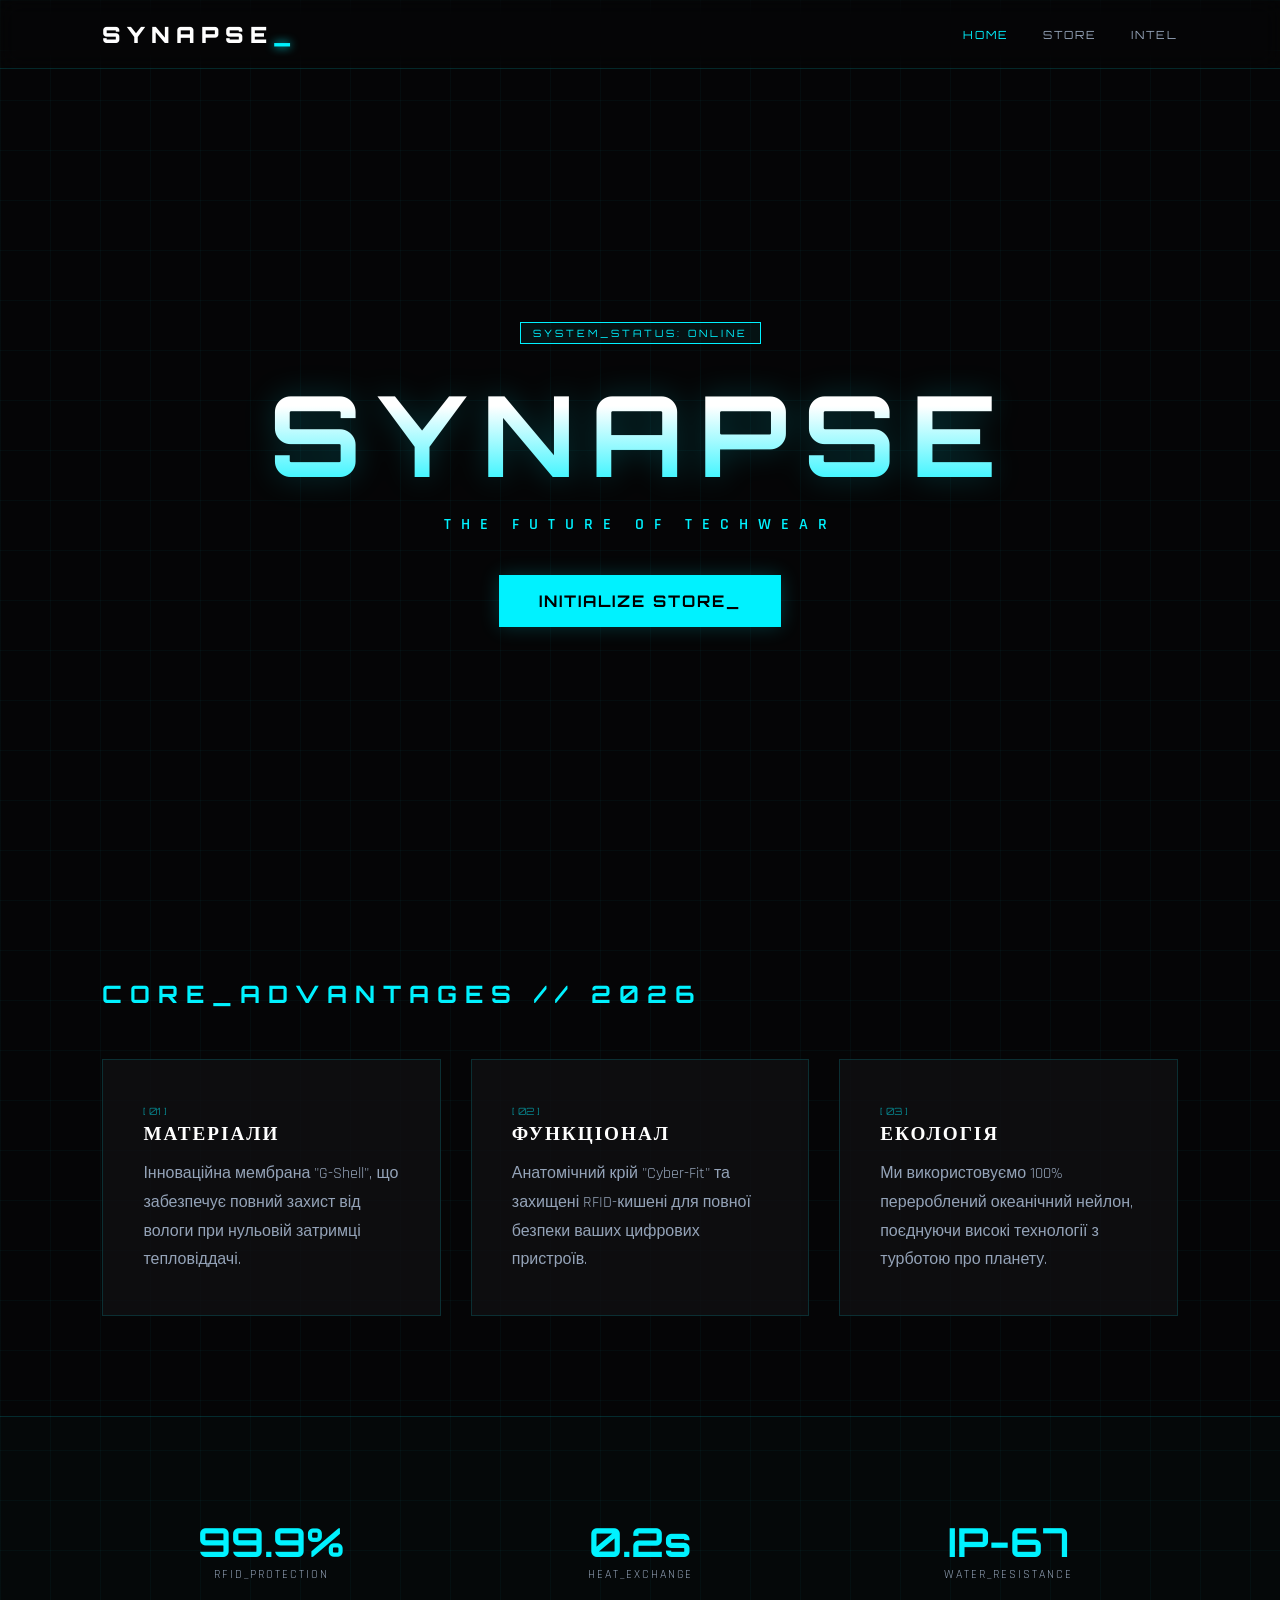
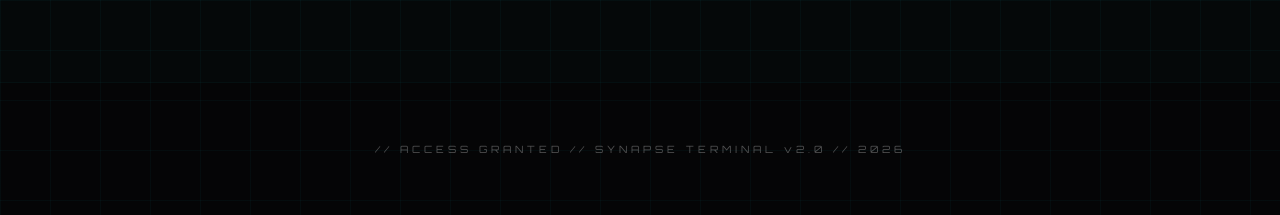
==== index.html @ 179c35d3 "Add files via upload" ====
<!DOCTYPE html>
<html lang="uk">
<head>
    <meta charset="UTF-8">
    <meta name="viewport" content="width=device-width, initial-scale=1.0">
    <title>SYNAPSE // ТЕХНОЛОГІЧНИЙ ОДЯГ</title>
    
    <link href="https://fonts.googleapis.com/css2?family=Orbitron:wght@700;900&family=Rajdhani:wght@400;500;600;700&display=swap" rel="stylesheet">
    
    <link rel="stylesheet" href="style.css">
</head>
<body>

    <nav>
        <a href="index.html" class="logo">SYNAPSE<span>_</span></a>
        <div class="nav-links">
            <a href="index.html" class="active">HOME</a>
            <a href="shop.html">STORE</a>
            <a href="about.html">INTEL</a>
        </div>
    </nav>

    <header>
        <div class="badge">SYSTEM_STATUS: ONLINE</div>
        <h1>SYNAPSE</h1>
        <p style="color: var(--neon); letter-spacing: 10px; font-weight: 600; margin-bottom: 40px; text-transform: uppercase;">
            The Future of Techwear
        </p>
        <a href="shop.html" class="btn-main">INITIALIZE STORE_</a>
    </header>

    <section class="section">
        <h2 class="section-title">CORE_ADVANTAGES // 2026</h2>
        
        <div class="grid">
            <div class="card">
                <span style="font-family: 'Orbitron'; color: var(--neon); font-size: 10px; opacity: 0.5;">[ 01 ]</span>
                <h3>МАТЕРІАЛИ</h3>
                <p>Інноваційна мембрана "G-Shell", що забезпечує повний захист від вологи при нульовій затримці тепловіддачі.</p>
            </div>

            <div class="card">
                <span style="font-family: 'Orbitron'; color: var(--neon); font-size: 10px; opacity: 0.5;">[ 02 ]</span>
                <h3>ФУНКЦІОНАЛ</h3>
                <p>Анатомічний крій "Cyber-Fit" та захищені RFID-кишені для повної безпеки ваших цифрових пристроїв.</p>
            </div>

            <div class="card">
                <span style="font-family: 'Orbitron'; color: var(--neon); font-size: 10px; opacity: 0.5;">[ 03 ]</span>
                <h3>ЕКОЛОГІЯ</h3>
                <p>Ми використовуємо 100% перероблений океанічний нейлон, поєднуючи високі технології з турботою про планету.</p>
            </div>
        </div>
    </section>

    <section class="section" style="border-top: 1px solid var(--border-color); background: rgba(0, 242, 255, 0.01);">
        <div class="grid" style="text-align: center;">
            <div>
                <h2 style="font-family: 'Orbitron'; color: var(--neon); font-size: 2.5rem;">99.9%</h2>
                <p style="color: var(--text-gray); font-size: 12px; letter-spacing: 2px;">RFID_PROTECTION</p>
            </div>
            <div>
                <h2 style="font-family: 'Orbitron'; color: var(--neon); font-size: 2.5rem;">0.2s</h2>
                <p style="color: var(--text-gray); font-size: 12px; letter-spacing: 2px;">HEAT_EXCHANGE</p>
            </div>
            <div>
                <h2 style="font-family: 'Orbitron'; color: var(--neon); font-size: 2.5rem;">IP-67</h2>
                <p style="color: var(--text-gray); font-size: 12px; letter-spacing: 2px;">WATER_RESISTANCE</p>
            </div>
        </div>
    </section>

    <footer style="padding: 60px; text-align: center; border-top: 1px solid var(--border-color); opacity: 0.3;">
        <p style="font-family: 'Orbitron'; font-size: 10px; letter-spacing: 4px;">
            // ACCESS GRANTED // SYNAPSE TERMINAL v2.0 // 2026
        </p>
    </footer>

</body>
</html>
---- style.css ----
/* 1. ГЛОБАЛЬНІ НАЛАШТУВАННЯ */
:root {
    --neon: #00f2ff;
    --neon-dark: #008a91;
    --bg-black: #050506;
    --card-bg: rgba(15, 15, 18, 0.8);
    --border-color: rgba(0, 242, 255, 0.15);
    --text-gray: #94a3b8;
    --transition: 0.4s cubic-bezier(0.16, 1, 0.3, 1);
}

* {
    margin: 0;
    padding: 0;
    box-sizing: border-box;
}

body {
    background-color: var(--bg-black);
    color: #ffffff;
    font-family: 'Rajdhani', sans-serif;
    overflow-x: hidden;
    /* Текстура сітки на фоні */
    background-image: 
        linear-gradient(rgba(0, 242, 255, 0.03) 1px, transparent 1px),
        linear-gradient(90deg, rgba(0, 242, 255, 0.03) 1px, transparent 1px);
    background-size: 50px 50px;
}

/* 2. НАВІГАЦІЯ */
nav {
    display: flex;
    justify-content: space-between;
    align-items: center;
    padding: 20px 8%;
    backdrop-filter: blur(10px);
    border-bottom: 1px solid var(--border-color);
    position: sticky;
    top: 0;
    z-index: 1000;
}

.logo {
    font-family: 'Orbitron';
    font-size: 1.4rem;
    color: #fff;
    text-decoration: none;
    letter-spacing: 6px;
    font-weight: 900;
}

.logo span {
    color: var(--neon);
    text-shadow: 0 0 10px var(--neon);
}

.nav-links a {
    color: var(--text-gray);
    text-decoration: none;
    font-family: 'Orbitron';
    font-size: 0.7rem;
    margin-left: 30px;
    letter-spacing: 2px;
    transition: var(--transition);
    position: relative;
}

.nav-links a:hover, .nav-links a.active {
    color: var(--neon);
}

/* 3. HERO СЕКЦІЯ */
header {
    height: 90vh;
    display: flex;
    flex-direction: column;
    justify-content: center;
    align-items: center;
    text-align: center;
    position: relative;
}

.badge {
    border: 1px solid var(--neon);
    color: var(--neon);
    padding: 4px 12px;
    font-family: 'Orbitron';
    font-size: 10px;
    letter-spacing: 3px;
    margin-bottom: 20px;
    background: rgba(0, 242, 255, 0.05);
}

h1 {
    font-family: 'Orbitron';
    font-size: clamp(3.5rem, 10vw, 7rem);
    letter-spacing: 15px;
    margin-bottom: 10px;
    background: linear-gradient(180deg, #fff 30%, var(--neon) 100%);
    -webkit-background-clip: text;
    -webkit-text-fill-color: transparent;
    filter: drop-shadow(0 0 15px rgba(0, 242, 255, 0.2));
}

/* 4. КНОПКИ */
.btn-main {
    padding: 16px 40px;
    background: var(--neon);
    color: #000;
    font-family: 'Orbitron';
    font-weight: bold;
    text-decoration: none;
    letter-spacing: 2px;
    transition: var(--transition);
    border: none;
    cursor: pointer;
    box-shadow: 0 0 20px rgba(0, 242, 255, 0.2);
}

.btn-main:hover {
    transform: translateY(-5px) scale(1.05);
    box-shadow: 0 0 40px var(--neon);
}

/* 5. КАРТКИ (ADVANTAGES) */
.section {
    padding: 100px 8%;
}

.section-title {
    font-family: 'Orbitron';
    color: var(--neon);
    margin-bottom: 50px;
    letter-spacing: 8px;
    position: relative;
    display: inline-block;
}

.grid {
    display: grid;
    grid-template-columns: repeat(auto-fit, minmax(300px, 1fr));
    gap: 30px;
}

.card {
    background: var(--card-bg);
    border: 1px solid var(--border-color);
    padding: 40px;
    position: relative;
    transition: var(--transition);
    overflow: hidden;
}

.card::before {
    content: '';
    position: absolute;
    top: 0; left: 0; width: 100%; height: 2px;
    background: linear-gradient(90deg, transparent, var(--neon), transparent);
    transform: translateX(-100%);
    transition: 0.6s;
}

.card:hover::before {
    transform: translateX(100%);
}

.card:hover {
    background: rgba(0, 242, 255, 0.05);
    border-color: var(--neon);
    transform: translateY(-10px);
}

.card h3 {
    font-family: 'Orbitron';
    font-size: 1.2rem;
    margin-bottom: 15px;
    letter-spacing: 2px;
}

.card p {
    color: var(--text-gray);
    line-height: 1.8;
    font-size: 1rem;
}

/* 6. МОБІЛЬНА АДАПТАЦІЯ */
@media (max-width: 768px) {
    nav {
        flex-direction: column;
        gap: 15px;
    }
    .nav-links a {
        margin: 0 10px;
        font-size: 0.6rem;
    }
    h1 {
        letter-spacing: 8px;
    }
}
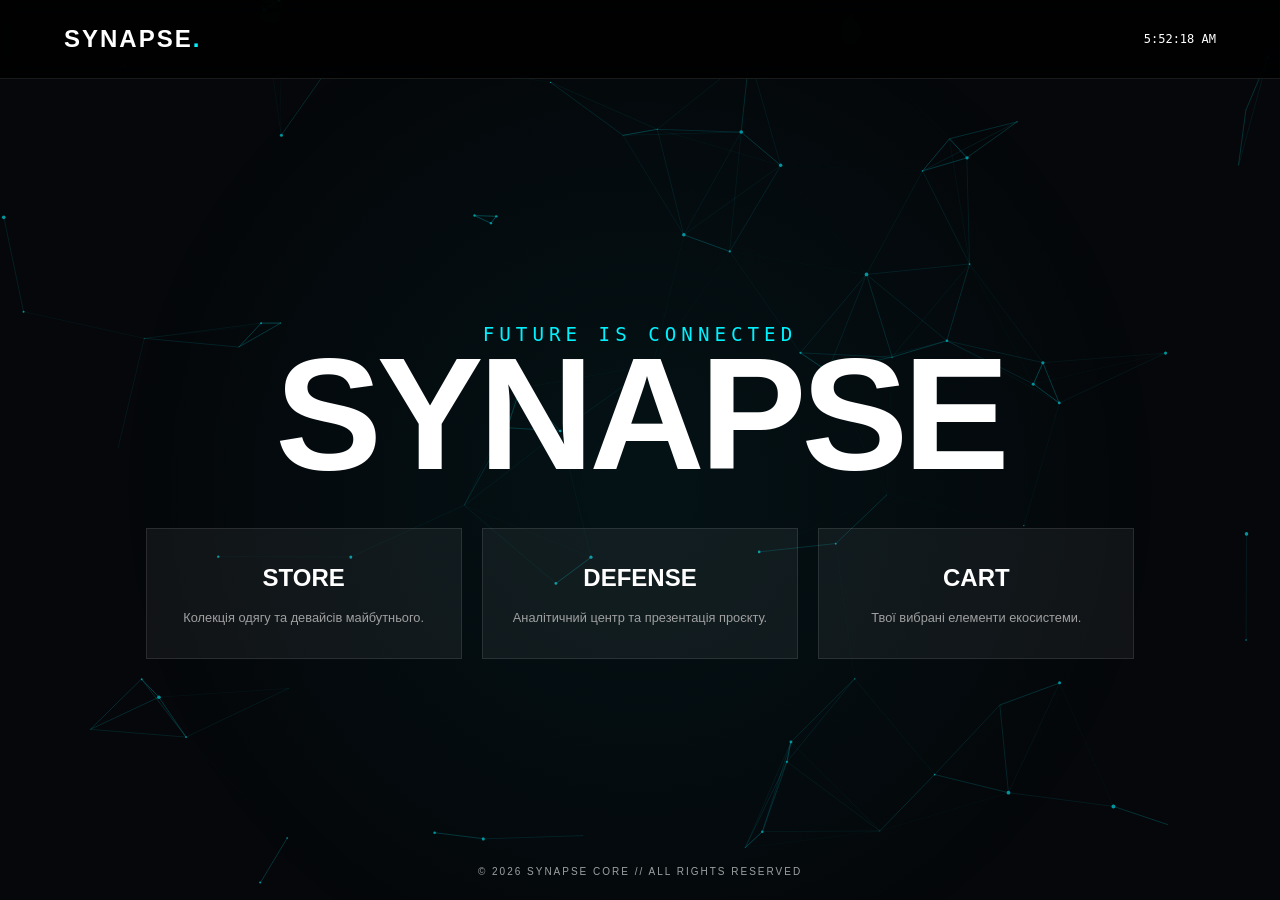
==== commit 56b64de1: "Add files via upload" ====
--- a/index.html
+++ b/index.html
@@ -3,78 +3,126 @@
 <head>
     <meta charset="UTF-8">
     <meta name="viewport" content="width=device-width, initial-scale=1.0">
-    <title>SYNAPSE // ТЕХНОЛОГІЧНИЙ ОДЯГ</title>
-    
-    <link href="https://fonts.googleapis.com/css2?family=Orbitron:wght@700;900&family=Rajdhani:wght@400;500;600;700&display=swap" rel="stylesheet">
-    
+    <title>SYNAPSE // DIGITAL ECOSYSTEM</title>
     <link rel="stylesheet" href="style.css">
+    <style>
+        /* Специфічні стилі для головної */
+        .hero-section {
+            height: calc(100vh - 80px);
+            display: flex;
+            align-items: center;
+            justify-content: center;
+            position: relative;
+            overflow: hidden;
+        }
+
+        .hero-content {
+            text-align: center;
+            z-index: 10;
+        }
+
+        .main-title {
+            font-size: clamp(3rem, 15vw, 10rem);
+            font-weight: 900;
+            letter-spacing: -5px;
+            line-height: 0.8;
+            margin-bottom: 20px;
+            text-transform: uppercase;
+        }
+
+        .subtitle {
+            font-family: monospace;
+            color: var(--accent);
+            letter-spacing: 5px;
+            font-size: clamp(0.8rem, 2vw, 1.2rem);
+        }
+
+        .nav-cards {
+            display: grid;
+            grid-template-columns: repeat(3, 1fr);
+            gap: 20px;
+            margin-top: 50px;
+            max-width: 1000px;
+        }
+
+        .nav-card {
+            background: rgba(255, 255, 255, 0.05);
+            border: 1px solid var(--border);
+            padding: 30px;
+            text-decoration: none;
+            color: white;
+            transition: 0.4s cubic-bezier(0.4, 0, 0.2, 1);
+            position: relative;
+            overflow: hidden;
+        }
+
+        .nav-card:hover {
+            background: var(--accent-dim);
+            border-color: var(--accent);
+            transform: translateY(-10px);
+        }
+
+        .nav-card h3 {
+            font-size: 1.5rem;
+            margin-bottom: 10px;
+        }
+
+        .nav-card p {
+            font-size: 0.8rem;
+            color: var(--text-dim);
+        }
+
+        .floating-bg {
+            position: absolute;
+            width: 100%;
+            height: 100%;
+            background: radial-gradient(circle at center, rgba(0, 242, 255, 0.05) 0%, transparent 70%);
+            z-index: 1;
+        }
+    </style>
 </head>
 <body>
+    <canvas id="neuron-canvas"></canvas>
 
     <nav>
-        <a href="index.html" class="logo">SYNAPSE<span>_</span></a>
-        <div class="nav-links">
-            <a href="index.html" class="active">HOME</a>
-            <a href="shop.html">STORE</a>
-            <a href="about.html">INTEL</a>
-        </div>
+        <a href="index.html" class="logo">SYNAPSE<span>.</span></a>
+        <div id="clock" style="font-family: monospace; font-size: 12px;">00:00:00</div>
     </nav>
 
-    <header>
-        <div class="badge">SYSTEM_STATUS: ONLINE</div>
-        <h1>SYNAPSE</h1>
-        <p style="color: var(--neon); letter-spacing: 10px; font-weight: 600; margin-bottom: 40px; text-transform: uppercase;">
-            The Future of Techwear
-        </p>
-        <a href="shop.html" class="btn-main">INITIALIZE STORE_</a>
-    </header>
-
-    <section class="section">
-        <h2 class="section-title">CORE_ADVANTAGES // 2026</h2>
+    <main class="hero-section">
+        <div class="floating-bg"></div>
         
-        <div class="grid">
-            <div class="card">
-                <span style="font-family: 'Orbitron'; color: var(--neon); font-size: 10px; opacity: 0.5;">[ 01 ]</span>
-                <h3>МАТЕРІАЛИ</h3>
-                <p>Інноваційна мембрана "G-Shell", що забезпечує повний захист від вологи при нульовій затримці тепловіддачі.</p>
-            </div>
-
-            <div class="card">
-                <span style="font-family: 'Orbitron'; color: var(--neon); font-size: 10px; opacity: 0.5;">[ 02 ]</span>
-                <h3>ФУНКЦІОНАЛ</h3>
-                <p>Анатомічний крій "Cyber-Fit" та захищені RFID-кишені для повної безпеки ваших цифрових пристроїв.</p>
-            </div>
-
-            <div class="card">
-                <span style="font-family: 'Orbitron'; color: var(--neon); font-size: 10px; opacity: 0.5;">[ 03 ]</span>
-                <h3>ЕКОЛОГІЯ</h3>
-                <p>Ми використовуємо 100% перероблений океанічний нейлон, поєднуючи високі технології з турботою про планету.</p>
+        <div class="hero-content">
+            <p class="subtitle fade-in">FUTURE IS CONNECTED</p>
+            <h1 class="main-title glitch-text">SYNAPSE</h1>
+            
+            <div class="nav-cards">
+                <a href="shop.html" class="nav-card">
+                    <h3>STORE</h3>
+                    <p>Колекція одягу та девайсів майбутнього.</p>
+                </a>
+                <a href="project-defense.html" class="nav-card">
+                    <h3>DEFENSE</h3>
+                    <p>Аналітичний центр та презентація проєкту.</p>
+                </a>
+                <a href="checkout.html" class="nav-card">
+                    <h3>CART</h3>
+                    <p>Твої вибрані елементи екосистеми.</p>
+                </a>
             </div>
         </div>
-    </section>
+    </main>
 
-    <section class="section" style="border-top: 1px solid var(--border-color); background: rgba(0, 242, 255, 0.01);">
-        <div class="grid" style="text-align: center;">
-            <div>
-                <h2 style="font-family: 'Orbitron'; color: var(--neon); font-size: 2.5rem;">99.9%</h2>
-                <p style="color: var(--text-gray); font-size: 12px; letter-spacing: 2px;">RFID_PROTECTION</p>
-            </div>
-            <div>
-                <h2 style="font-family: 'Orbitron'; color: var(--neon); font-size: 2.5rem;">0.2s</h2>
-                <p style="color: var(--text-gray); font-size: 12px; letter-spacing: 2px;">HEAT_EXCHANGE</p>
-            </div>
-            <div>
-                <h2 style="font-family: 'Orbitron'; color: var(--neon); font-size: 2.5rem;">IP-67</h2>
-                <p style="color: var(--text-gray); font-size: 12px; letter-spacing: 2px;">WATER_RESISTANCE</p>
-            </div>
-        </div>
-    </section>
-
-    <footer style="padding: 60px; text-align: center; border-top: 1px solid var(--border-color); opacity: 0.3;">
-        <p style="font-family: 'Orbitron'; font-size: 10px; letter-spacing: 4px;">
-            // ACCESS GRANTED // SYNAPSE TERMINAL v2.0 // 2026
-        </p>
+    <footer style="position: absolute; bottom: 20px; width: 100%; text-align: center; color: var(--text-dim); font-size: 10px; letter-spacing: 2px;">
+        © 2026 SYNAPSE CORE // ALL RIGHTS RESERVED
     </footer>
 
+    <script src="neurons.js"></script>
+    <script>
+        // Оновлення годинника
+        setInterval(() => {
+            document.getElementById('clock').innerText = new Date().toLocaleTimeString();
+        }, 1000);
+    </script>
 </body>
 </html>
--- a/style.css
+++ b/style.css
@@ -1,199 +1,174 @@
-/* 1. ГЛОБАЛЬНІ НАЛАШТУВАННЯ */
+/* --- ОСНОВНІ ЗМІННІ ТА НАЛАШТУВАННЯ --- */
 :root {
-    --neon: #00f2ff;
-    --neon-dark: #008a91;
-    --bg-black: #050506;
-    --card-bg: rgba(15, 15, 18, 0.8);
-    --border-color: rgba(0, 242, 255, 0.15);
-    --text-gray: #94a3b8;
-    --transition: 0.4s cubic-bezier(0.16, 1, 0.3, 1);
+    --accent: #00f2ff;
+    --accent-glow: rgba(0, 242, 255, 0.5);
+    --bg-dark: #05070a;
+    --text: #ffffff;
+    --text-dim: #a0a0a0;
+    --card-bg: rgba(255, 255, 255, 0.03);
+    --border: rgba(255, 255, 255, 0.1);
 }
 
 * {
     margin: 0;
     padding: 0;
     box-sizing: border-box;
+    font-family: 'Segoe UI', Roboto, Helvetica, Arial, sans-serif;
 }
 
 body {
-    background-color: var(--bg-black);
-    color: #ffffff;
-    font-family: 'Rajdhani', sans-serif;
+    background-color: var(--bg-dark);
+    color: var(--text);
+    line-height: 1.6;
     overflow-x: hidden;
-    /* Текстура сітки на фоні */
-    background-image: 
-        linear-gradient(rgba(0, 242, 255, 0.03) 1px, transparent 1px),
-        linear-gradient(90deg, rgba(0, 242, 255, 0.03) 1px, transparent 1px);
-    background-size: 50px 50px;
 }
 
-/* 2. НАВІГАЦІЯ */
+/* --- ФОНОВИЙ КАНВАС (НЕЙРОНИ) --- */
+#neuron-canvas {
+    position: fixed;
+    top: 0;
+    left: 0;
+    width: 100%;
+    height: 100%;
+    z-index: -1;
+    pointer-events: none;
+    opacity: 0.6;
+}
+
+/* --- КОНТЕЙНЕР --- */
+.container {
+    max-width: 1200px;
+    margin: 0 auto;
+    padding: 0 20px;
+}
+
+/* --- НАВІГАЦІЯ --- */
 nav {
     display: flex;
     justify-content: space-between;
     align-items: center;
-    padding: 20px 8%;
+    padding: 20px 5%;
+    background: rgba(0, 0, 0, 0.8);
     backdrop-filter: blur(10px);
-    border-bottom: 1px solid var(--border-color);
     position: sticky;
     top: 0;
     z-index: 1000;
+    border-bottom: 1px solid var(--border);
 }
 
 .logo {
-    font-family: 'Orbitron';
-    font-size: 1.4rem;
-    color: #fff;
+    font-size: 1.5rem;
+    font-weight: 900;
+    letter-spacing: 2px;
     text-decoration: none;
-    letter-spacing: 6px;
-    font-weight: 900;
+    color: white;
 }
 
 .logo span {
-    color: var(--neon);
-    text-shadow: 0 0 10px var(--neon);
+    color: var(--accent);
 }
 
-.nav-links a {
-    color: var(--text-gray);
-    text-decoration: none;
-    font-family: 'Orbitron';
-    font-size: 0.7rem;
-    margin-left: 30px;
-    letter-spacing: 2px;
-    transition: var(--transition);
-    position: relative;
+/* --- СКЛЯНІ КАРТКИ (GLASSMORPHISM) --- */
+.glass-card {
+    background: var(--card-bg);
+    border: 1px solid var(--border);
+    backdrop-filter: blur(15px);
+    border-radius: 15px;
+    padding: 25px;
+    transition: transform 0.3s ease, border-color 0.3s ease;
 }
 
-.nav-links a:hover, .nav-links a.active {
-    color: var(--neon);
+.glass-card:hover {
+    transform: translateY(-5px);
+    border-color: var(--accent);
+    box-shadow: 0 10px 30px rgba(0, 0, 0, 0.5);
 }
 
-/* 3. HERO СЕКЦІЯ */
-header {
-    height: 90vh;
+/* --- КНОПКИ --- */
+.buy-btn {
+    background: transparent;
+    border: 1px solid var(--accent);
+    color: var(--accent);
+    padding: 12px 25px;
+    border-radius: 5px;
+    font-weight: bold;
+    cursor: pointer;
+    transition: all 0.3s ease;
+    text-transform: uppercase;
+    letter-spacing: 1px;
+}
+
+.buy-btn:hover {
+    background: var(--accent);
+    color: black;
+    box-shadow: 0 0 20px var(--accent-glow);
+}
+
+/* --- ВИСУВНЕ МЕНЮ --- */
+.side-nav {
+    position: fixed;
+    top: 0;
+    right: -300px;
+    width: 300px;
+    height: 100%;
+    background: rgba(5, 7, 10, 0.95);
+    backdrop-filter: blur(20px);
+    z-index: 2000;
+    padding: 40px;
+    transition: 0.5s cubic-bezier(0.77, 0, 0.175, 1);
+    border-left: 1px solid var(--border);
+}
+
+.side-nav.active {
+    right: 0;
+}
+
+.side-links {
+    margin-top: 50px;
     display: flex;
     flex-direction: column;
-    justify-content: center;
-    align-items: center;
-    text-align: center;
-    position: relative;
+    gap: 20px;
 }
 
-.badge {
-    border: 1px solid var(--neon);
-    color: var(--neon);
-    padding: 4px 12px;
-    font-family: 'Orbitron';
-    font-size: 10px;
-    letter-spacing: 3px;
-    margin-bottom: 20px;
-    background: rgba(0, 242, 255, 0.05);
+.side-links a {
+    color: white;
+    text-decoration: none;
+    font-size: 1.2rem;
+    transition: 0.3s;
 }
 
-h1 {
-    font-family: 'Orbitron';
-    font-size: clamp(3.5rem, 10vw, 7rem);
-    letter-spacing: 15px;
-    margin-bottom: 10px;
-    background: linear-gradient(180deg, #fff 30%, var(--neon) 100%);
-    -webkit-background-clip: text;
-    -webkit-text-fill-color: transparent;
-    filter: drop-shadow(0 0 15px rgba(0, 242, 255, 0.2));
+.side-links a:hover {
+    color: var(--accent);
+    padding-left: 10px;
 }
 
-/* 4. КНОПКИ */
-.btn-main {
-    padding: 16px 40px;
-    background: var(--neon);
-    color: #000;
-    font-family: 'Orbitron';
-    font-weight: bold;
-    text-decoration: none;
-    letter-spacing: 2px;
-    transition: var(--transition);
-    border: none;
-    cursor: pointer;
-    box-shadow: 0 0 20px rgba(0, 242, 255, 0.2);
+/* --- СПИСКИ --- */
+.feature-list {
+    list-style: none;
 }
 
-.btn-main:hover {
-    transform: translateY(-5px) scale(1.05);
-    box-shadow: 0 0 40px var(--neon);
+.feature-list li {
+    margin-bottom: 10px;
+    position: relative;
+    padding-left: 20px;
 }
 
-/* 5. КАРТКИ (ADVANTAGES) */
-.section {
-    padding: 100px 8%;
+.feature-list li::before {
+    content: "●";
+    color: var(--accent);
+    position: absolute;
+    left: 0;
+    font-size: 0.8rem;
 }
 
-.section-title {
-    font-family: 'Orbitron';
-    color: var(--neon);
-    margin-bottom: 50px;
-    letter-spacing: 8px;
-    position: relative;
-    display: inline-block;
+/* --- АНІМАЦІЇ ПОЯВИ --- */
+[data-aos="fade-up"] {
+    opacity: 0;
+    transform: translateY(30px);
+    transition: all 0.8s ease-out;
 }
 
-.grid {
-    display: grid;
-    grid-template-columns: repeat(auto-fit, minmax(300px, 1fr));
-    gap: 30px;
-}
-
-.card {
-    background: var(--card-bg);
-    border: 1px solid var(--border-color);
-    padding: 40px;
-    position: relative;
-    transition: var(--transition);
-    overflow: hidden;
-}
-
-.card::before {
-    content: '';
-    position: absolute;
-    top: 0; left: 0; width: 100%; height: 2px;
-    background: linear-gradient(90deg, transparent, var(--neon), transparent);
-    transform: translateX(-100%);
-    transition: 0.6s;
-}
-
-.card:hover::before {
-    transform: translateX(100%);
-}
-
-.card:hover {
-    background: rgba(0, 242, 255, 0.05);
-    border-color: var(--neon);
-    transform: translateY(-10px);
-}
-
-.card h3 {
-    font-family: 'Orbitron';
-    font-size: 1.2rem;
-    margin-bottom: 15px;
-    letter-spacing: 2px;
-}
-
-.card p {
-    color: var(--text-gray);
-    line-height: 1.8;
-    font-size: 1rem;
-}
-
-/* 6. МОБІЛЬНА АДАПТАЦІЯ */
-@media (max-width: 768px) {
-    nav {
-        flex-direction: column;
-        gap: 15px;
-    }
-    .nav-links a {
-        margin: 0 10px;
-        font-size: 0.6rem;
-    }
-    h1 {
-        letter-spacing: 8px;
-    }
+.visible {
+    opacity: 1 !important;
+    transform: translateY(0) !important;
 }
